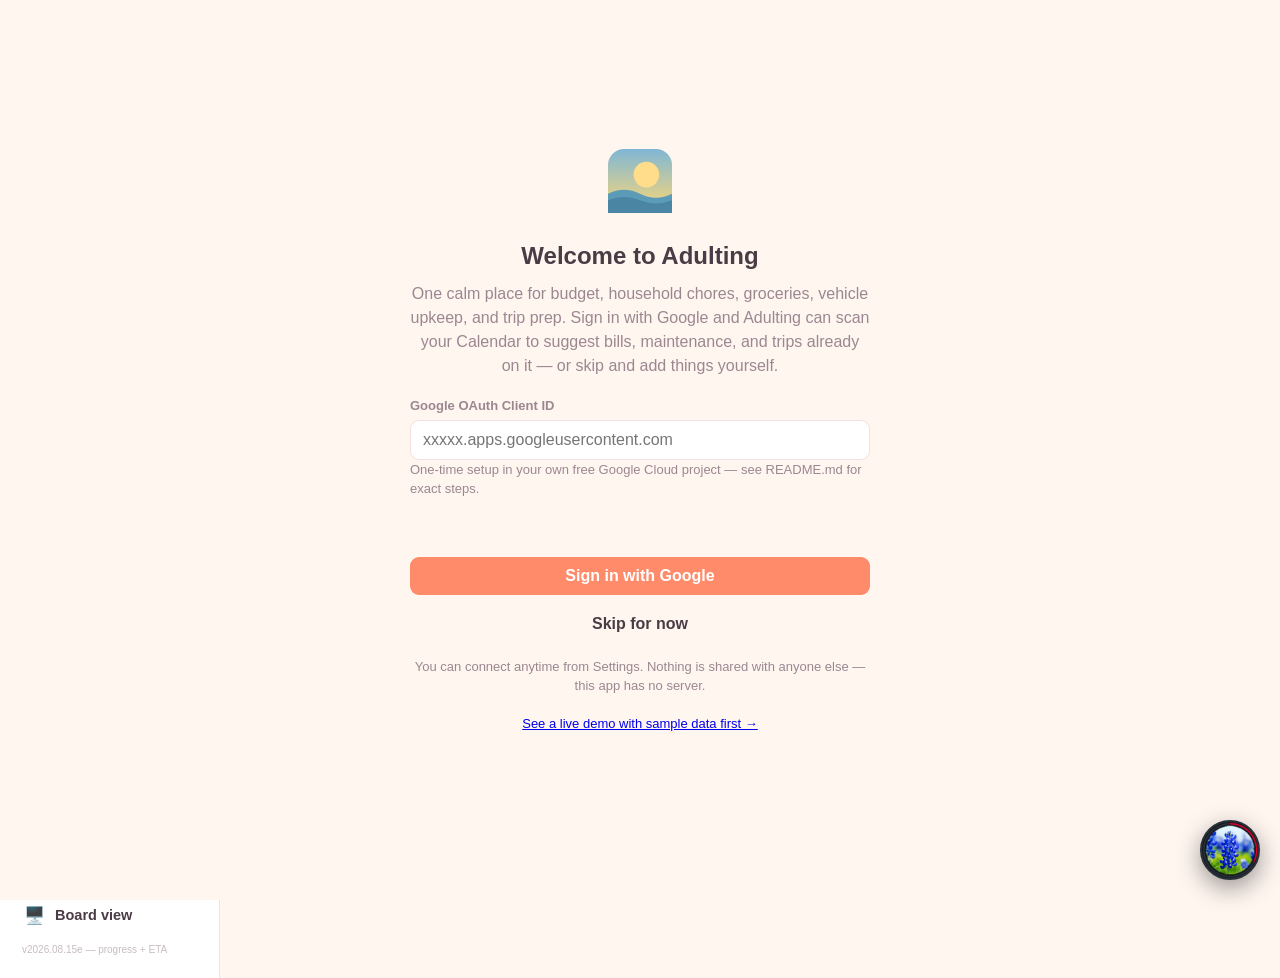
==== index.html @ b98ab121 "Add files via upload" ====
<!DOCTYPE html>
<html lang="en">
<head>
<meta charset="UTF-8" />
<meta name="viewport" content="width=device-width, initial-scale=1.0" />
<title>Adulting</title>
<link rel="icon" href="data:image/svg+xml,%3Csvg xmlns='http://www.w3.org/2000/svg' viewBox='0 0 64 64'%3E%3Crect width='64' height='64' rx='14' fill='%23F6A6C1'/%3E%3Ccircle cx='32' cy='26' r='12' fill='%23FFD873'/%3E%3Cpath d='M0 44 Q16 36 32 44 T64 44 V64 H0 Z' fill='%235B9BB8'/%3E%3Cpath d='M0 50 Q16 44 32 50 T64 50 V64 H0 Z' fill='%234A86A3'/%3E%3C/svg%3E" />
<!-- PWA install support: manifest + icons + theme color. Same minimal
     pattern used across this app ecosystem so install behavior and
     branding stay consistent app to app. -->
<link rel="manifest" href="./manifest.json">
<link rel="apple-touch-icon" href="./icon-192.png">
<meta name="theme-color" content="#ff8b6b">
<link rel="stylesheet" href="css/style.css?v=20260815e" />
</head>
<body>
<div id="demoBanner" style="display:none"></div>
<div id="appShell">
  <header class="hero-banner" id="heroBanner"><!-- rendered by app.js: sunset/beach illustration --></header>
  <div id="app">
    <nav class="sidebar" id="sidebar"></nav>
    <main id="main"><!-- rendered by app.js --></main>
  </div>
</div>

<div id="boardRoot" style="display:none"><!-- standalone status-light board view --></div>
<div id="onboardingRoot"><!-- first-run welcome / Google connect --></div>
<div id="modalRoot"></div>
<div id="toastRoot"></div>
<div id="praiseRoot"></div>

<!--
  Cache-busting: GitHub Pages serves these files with ~10 minutes of cache,
  and a normal page reload does NOT re-fetch already-cached sub-resources
  like these scripts even if the page itself loads fresh — only a hard
  refresh does. That caused real, confusing bugs this session where a newly
  uploaded fix was live on GitHub but browsers kept running the old script
  for up to 10 minutes (or longer, if not hard-refreshed). Bump the ?v=
  number below whenever any of these files change, so browsers always treat
  an update as a brand new URL and fetch it immediately instead of reusing
  a stale cached copy.
-->
<script src="js/data.js?v=20260815e"></script>
<script src="js/state.js?v=20260815e"></script>
<script src="js/calendar.js?v=20260815e"></script>
<script src="js/drivesync.js?v=20260815e"></script>
<script src="js/app.js?v=20260815e"></script>
<script src="js/blue-bonnet-widget-organize.js?v=20260815e"></script>
</body>
</html>
---- css/style.css ----
/* ==========================================================================
   Adulting — styles
   Design intent: calm, predictable, low-clutter. Built with ADHD / autistic /
   neurodivergent users in mind — clear status colors used consistently
   everywhere, generous spacing, large touch targets, no auto-playing motion,
   short unambiguous labels, and a consistent "you're caught up" reassurance
   pattern rather than shame-based nagging.
   ========================================================================== */

:root {
  /* Status colors are intentionally theme-independent — a green/red light
     needs to mean the same thing no matter which palette is active. This is
     what powers the Dashboard's "green light / red light" board. */
  --done: #2fa06a;
  --done-bg: #e7f6ee;
  --partial: #d99a1f;
  --partial-bg: #fdf3e0;
  --none: #9aa0b8;
  --none-bg: #eef0f6;
  --attention: #e0554f;
  --attention-bg: #fdecec;

  --radius: 14px;
  --radius-sm: 9px;
  --shadow: 0 1px 2px rgba(20, 24, 50, 0.04), 0 4px 14px rgba(20, 24, 50, 0.05);
  --font: -apple-system, BlinkMacSystemFont, "Segoe UI", Inter, Roboto, sans-serif;

  --accent-h: 18; /* used by the "custom" theme; overridden inline by JS */
}

/* ==========================================================================
   Themes — Sunset is the default. Mono Light / Mono Dark / Custom (pick any
   single hue and the whole UI is shades of it) are opt-in from Settings.
   ========================================================================== */

html[data-theme="sunset"] {
  --bg: #fff6f0;
  --surface: #ffffff;
  --surface-2: #ffeee3;
  --text: #4a3b45;
  --muted: #9c8791;
  --border: #f5dfe0;
  --primary: #ff8b6b;
  --primary-dark: #e96c4c;
  --on-primary: #ffffff;
  --accent-pink: #f6a6c1;
  --accent-blue: #7fb7d6;
  --accent-yellow: #ffd873;
  --hero-sky-top: #7fb7d6;
  --hero-sky-mid: #f6a6c1;
  --hero-sky-bottom: #ffd873;
  --hero-sun: #ffb199;
  --hero-sun-core: #ffdd8a;
  --hero-ocean: #5b9bb8;
  --hero-ocean-dark: #4a86a3;
  --hero-foam: #fff7ee;
  --hero-cloud: #ffffff;
  --hero-palm: #6a5a63;
}

html[data-theme="mono-light"] {
  --bg: #fafafa;
  --surface: #ffffff;
  --surface-2: #efefef;
  --text: #1a1a1a;
  --muted: #6c6c6c;
  --border: #e2e2e2;
  --primary: #2b2b2b;
  --primary-dark: #000000;
  --on-primary: #ffffff;
  --accent-pink: #d8d8d8;
  --accent-blue: #bdbdbd;
  --accent-yellow: #e6e6e6;
  --hero-sky-top: #d9d9d9;
  --hero-sky-mid: #ececec;
  --hero-sky-bottom: #f5f5f5;
  --hero-sun: #cfcfcf;
  --hero-sun-core: #e9e9e9;
  --hero-ocean: #bcbcbc;
  --hero-ocean-dark: #a3a3a3;
  --hero-foam: #ffffff;
  --hero-cloud: #ffffff;
  --hero-palm: #8a8a8a;
}

html[data-theme="mono-dark"] {
  --bg: #121214;
  --surface: #1c1c1f;
  --surface-2: #26262a;
  --text: #f2f2f2;
  --muted: #9a9aa0;
  --border: #333338;
  --primary: #f2f2f2;
  --primary-dark: #ffffff;
  --on-primary: #121214;
  --accent-pink: #3a3a40;
  --accent-blue: #2c2c31;
  --accent-yellow: #454549;
  --hero-sky-top: #1a1a1e;
  --hero-sky-mid: #2b2b30;
  --hero-sky-bottom: #3d3d42;
  --hero-sun: #6e6e74;
  --hero-sun-core: #9a9aa0;
  --hero-ocean: #232327;
  --hero-ocean-dark: #17171a;
  --hero-foam: #4a4a50;
  --hero-cloud: #3a3a40;
  --hero-palm: #55555a;
}

html[data-theme="custom"] {
  --bg: hsl(var(--accent-h) 45% 97%);
  --surface: #ffffff;
  --surface-2: hsl(var(--accent-h) 45% 93%);
  --text: hsl(var(--accent-h) 30% 18%);
  --muted: hsl(var(--accent-h) 15% 45%);
  --border: hsl(var(--accent-h) 40% 89%);
  --primary: hsl(var(--accent-h) 70% 55%);
  --primary-dark: hsl(var(--accent-h) 70% 42%);
  --on-primary: #ffffff;
  --accent-pink: hsl(var(--accent-h) 60% 80%);
  --accent-blue: hsl(var(--accent-h) 50% 70%);
  --accent-yellow: hsl(var(--accent-h) 65% 75%);
  --hero-sky-top: hsl(var(--accent-h) 55% 75%);
  --hero-sky-mid: hsl(var(--accent-h) 65% 68%);
  --hero-sky-bottom: hsl(var(--accent-h) 75% 62%);
  --hero-sun: hsl(var(--accent-h) 80% 72%);
  --hero-sun-core: hsl(var(--accent-h) 85% 85%);
  --hero-ocean: hsl(var(--accent-h) 45% 50%);
  --hero-ocean-dark: hsl(var(--accent-h) 45% 40%);
  --hero-foam: #ffffff;
  --hero-cloud: #ffffff;
  --hero-palm: hsl(var(--accent-h) 30% 35%);
}

* { box-sizing: border-box; }

@media (prefers-reduced-motion: reduce) {
  *, *::before, *::after { animation-duration: 0.001ms !important; transition-duration: 0.001ms !important; }
}

html, body {
  margin: 0;
  padding: 0;
  background: var(--bg);
  color: var(--text);
  font-family: var(--font);
  font-size: 16px;
  line-height: 1.5;
}

button, input, select, textarea { font-family: inherit; font-size: inherit; }

button {
  cursor: pointer;
  border: none;
  border-radius: var(--radius-sm);
  padding: 10px 16px;
  font-weight: 600;
  background: var(--surface-2);
  color: var(--text);
  transition: background 0.15s ease;
}
button:hover { background: #e5e7f2; }
button:focus-visible, a:focus-visible, input:focus-visible, select:focus-visible {
  outline: 3px solid var(--primary);
  outline-offset: 2px;
}

.btn-primary { background: var(--primary); color: var(--on-primary, #fff); }
.btn-primary:hover { background: var(--primary-dark); }
.btn-danger { background: var(--attention-bg); color: var(--attention); }
.btn-ghost { background: transparent; }
.btn-sm { padding: 6px 10px; font-size: 13px; }

input[type="text"], input[type="number"], input[type="date"], select, textarea {
  padding: 10px 12px;
  border: 1.5px solid var(--border);
  border-radius: var(--radius-sm);
  background: var(--surface);
  color: var(--text);
  width: 100%;
}
label { font-size: 13px; font-weight: 600; color: var(--muted); display: block; margin-bottom: 4px; }
.field { margin-bottom: 12px; }
.field-row { display: flex; gap: 12px; flex-wrap: wrap; }
.field-row > .field { flex: 1; min-width: 140px; }

/* ---- App shell --------------------------------------------------------- */
#appShell { display: flex; flex-direction: column; min-height: 100vh; }
#app { display: flex; flex: 1; min-height: 0; }

/* ---- Hero banner --------------------------------------------------------- */
.hero-banner { width: 100%; display: block; line-height: 0; background: var(--hero-sky-bottom); }
.hero-banner svg { width: 100%; height: 100%; display: block; }
.hero-banner-inner { position: relative; height: 96px; }
@media (max-width: 820px) { .hero-banner-inner { height: 72px; } }

.logo-mark { display: inline-flex; flex-shrink: 0; }
.logo-mark svg { display: block; }

.sidebar {
  width: 220px;
  flex-shrink: 0;
  background: var(--surface);
  border-right: 1px solid var(--border);
  padding: 20px 12px;
  display: flex;
  flex-direction: column;
  gap: 4px;
}
.brand { padding: 6px 4px 20px; display: flex; align-items: center; gap: 10px; }
.brand-title { font-size: 19px; font-weight: 800; color: var(--text); line-height: 1.15; }
.brand-sub { font-size: 12px; color: var(--muted); }

.nav-item {
  display: flex; align-items: center; gap: 10px;
  padding: 11px 12px;
  border-radius: var(--radius-sm);
  color: var(--text);
  background: transparent;
  text-align: left;
  font-weight: 600;
  font-size: 14.5px;
}
.nav-item:hover { background: var(--surface-2); }
.nav-item.active { background: var(--primary); color: #fff; }
.nav-item .dot { margin-left: auto; width: 9px; height: 9px; border-radius: 50%; }

main { flex: 1; padding: 28px 32px 60px; max-width: 1100px; }

h1 { font-size: 24px; margin: 0 0 4px; }
h2 { font-size: 18px; margin: 0 0 12px; }
.page-sub { color: var(--muted); margin: 0 0 24px; }

/* ---- Reassurance banner (used across tabs) ----------------------------- */
.reassure {
  display: flex; align-items: center; gap: 12px;
  background: var(--done-bg); color: #1c6b48;
  border: 1px solid #bfe6d3;
  border-radius: var(--radius);
  padding: 16px 18px;
  margin-bottom: 20px;
  font-weight: 600;
}
.reassure .icon { font-size: 22px; }

.attention-banner {
  background: var(--attention-bg); border: 1px solid #f3c7c4; color: #9c2f2a;
  border-radius: var(--radius);
  padding: 14px 16px;
  margin-bottom: 20px;
}
.attention-banner h3 { margin: 0 0 6px; font-size: 14px; }
.attention-banner ul { margin: 0; padding-left: 18px; }

/* ---- Cards / grid -------------------------------------------------------- */
.grid { display: grid; grid-template-columns: repeat(auto-fill, minmax(280px, 1fr)); gap: 16px; }
.card {
  background: var(--surface);
  border: 1px solid var(--border);
  border-radius: var(--radius);
  box-shadow: var(--shadow);
  padding: 18px;
}
.card-header { display: flex; align-items: center; gap: 10px; margin-bottom: 10px; }
.card-title { font-weight: 700; font-size: 15.5px; flex: 1; }
.card-icon { font-size: 20px; }

.status-dot { width: 12px; height: 12px; border-radius: 50%; flex-shrink: 0; }
.status-dot.done { background: var(--done); }
.status-dot.partial { background: var(--partial); }
.status-dot.none { background: var(--none); }
.status-dot.attention { background: var(--attention); }

.status-pill {
  display: inline-flex; align-items: center; gap: 6px;
  font-size: 12.5px; font-weight: 700; padding: 4px 10px; border-radius: 999px;
}
.status-pill.done { background: var(--done-bg); color: var(--done); }
.status-pill.partial { background: var(--partial-bg); color: var(--partial); }
.status-pill.none { background: var(--none-bg); color: var(--muted); }
.status-pill.attention { background: var(--attention-bg); color: var(--attention); }

/* ---- Checklist ------------------------------------------------------------ */
.checklist { list-style: none; margin: 10px 0; padding: 0; }
.checklist li {
  display: flex; align-items: center; gap: 10px;
  padding: 9px 4px;
  border-bottom: 1px solid var(--border);
}
.checklist li:last-child { border-bottom: none; }
.checklist input[type="checkbox"] { width: 20px; height: 20px; accent-color: var(--primary); flex-shrink: 0; }
.checklist label { font-weight: 500; color: var(--text); margin: 0; cursor: pointer; flex: 1; }
.checklist li.checked label { color: var(--muted); text-decoration: line-through; }

.progress-bar { height: 8px; background: var(--surface-2); border-radius: 999px; overflow: hidden; margin: 8px 0 4px; }
.progress-bar > div { height: 100%; background: var(--primary); border-radius: 999px; }

.section-title { font-size: 12.5px; font-weight: 800; text-transform: uppercase; letter-spacing: 0.04em; color: var(--muted); margin: 18px 0 8px; }

/* ---- Table --------------------------------------------------------------- */
table { width: 100%; border-collapse: collapse; }
th, td { text-align: left; padding: 10px 8px; border-bottom: 1px solid var(--border); font-size: 14px; }
th { color: var(--muted); font-size: 12px; text-transform: uppercase; letter-spacing: 0.03em; }
tr:last-child td { border-bottom: none; }

/* ---- Misc ------------------------------------------------------------------ */
.muted { color: var(--muted); }
.small { font-size: 13px; }
.tag { display: inline-block; padding: 3px 9px; border-radius: 999px; background: var(--surface-2); font-size: 12px; font-weight: 700; color: var(--muted); }
.tag.discretionary { background: #f1e8fd; color: #7c3fd6; }
.tag.regular { background: #e6eefc; color: var(--primary-dark); }

.hr { height: 1px; background: var(--border); margin: 20px 0; border: none; }
.row { display: flex; align-items: center; gap: 10px; }
.row.between { justify-content: space-between; }
.stack { display: flex; flex-direction: column; gap: 10px; }

.empty-state { text-align: center; padding: 40px 20px; color: var(--muted); }
.empty-state .icon { font-size: 32px; margin-bottom: 8px; }

.modal-backdrop {
  position: fixed; inset: 0; background: rgba(20,22,40,0.4);
  display: flex; align-items: flex-start; justify-content: center;
  padding: 60px 20px; z-index: 50; overflow-y: auto;
}
.modal {
  background: var(--surface); border-radius: var(--radius);
  padding: 24px; width: 100%; max-width: 480px;
  box-shadow: 0 10px 40px rgba(20,20,40,0.25);
}
.modal h3 { margin: 0 0 16px; }
.modal-actions { display: flex; justify-content: flex-end; gap: 10px; margin-top: 18px; }

.toast {
  position: fixed; bottom: 24px; left: 50%; transform: translateX(-50%);
  background: var(--text); color: #fff; padding: 12px 20px; border-radius: 999px;
  font-weight: 600; font-size: 14px; z-index: 60; box-shadow: var(--shadow);
}

/* Little encouragement bubble — separate from the functional toast, sits
   above the Blue Bonnet chat bubble so it visually reads as "from" it. */
.praise-toast {
  position: fixed; bottom: 92px; right: 20px; max-width: 240px;
  background: var(--surface); color: var(--text); border: 1px solid var(--border);
  padding: 12px 14px; border-radius: 14px 14px 4px 14px;
  font-weight: 600; font-size: 13.5px; line-height: 1.4;
  box-shadow: var(--shadow); z-index: 2147482998;
  display: flex; align-items: center; gap: 8px;
  animation: praise-in 0.25s ease;
}
.praise-toast .sparkle { font-size: 16px; flex-shrink: 0; }
@keyframes praise-in { from { opacity: 0; transform: translateY(6px); } to { opacity: 1; transform: translateY(0); } }
body.board-mode-active .praise-toast { display: none; }

/* Demo mode banner — always visible while ?demo is active, so it's never
   ambiguous whether you're looking at real saved data or sample data. */
#demoBanner {
  display: none; align-items: center; justify-content: center; gap: 14px;
  flex-wrap: wrap; text-align: center;
  background: #3a2f6b; color: #fff; padding: 10px 16px; font-size: 13.5px; font-weight: 600;
  position: sticky; top: 0; z-index: 2147482999;
}
#demoBanner a { color: #ffd873; text-decoration: underline; font-weight: 700; }

/* Focus mode: shows one checklist item at a time to cut down overwhelm */
.focus-item {
  background: var(--surface-2); border-radius: var(--radius);
  padding: 24px; text-align: center; margin: 10px 0;
}
.focus-item .item-text { font-size: 18px; font-weight: 700; margin-bottom: 16px; }
.focus-count { color: var(--muted); font-size: 13px; margin-bottom: 8px; }

@media (max-width: 820px) {
  #app { flex-direction: column; }
  .sidebar { width: 100%; flex-direction: row; overflow-x: auto; border-right: none; border-bottom: 1px solid var(--border); }
  main { padding: 20px; }
}

/* ---- Status-light board (Dashboard section + standalone Board Mode) ---- */
.light-grid { display: grid; grid-template-columns: repeat(auto-fill, minmax(210px, 1fr)); gap: 14px; }
.light-card {
  background: var(--surface); border: 1px solid var(--border); border-radius: var(--radius);
  padding: 16px; display: flex; align-items: center; gap: 14px; box-shadow: var(--shadow);
}
.light-bulb {
  width: 26px; height: 26px; border-radius: 50%; flex-shrink: 0;
  box-shadow: inset 0 -3px 6px rgba(0,0,0,0.12), 0 0 0 4px var(--surface-2);
}
.light-bulb.done { background: var(--done); box-shadow: inset 0 -3px 6px rgba(0,0,0,0.15), 0 0 14px 2px rgba(47,160,106,0.55), 0 0 0 4px var(--done-bg); }
.light-bulb.partial { background: var(--partial); box-shadow: inset 0 -3px 6px rgba(0,0,0,0.15), 0 0 14px 2px rgba(217,154,31,0.5), 0 0 0 4px var(--partial-bg); }
.light-bulb.none { background: var(--none); box-shadow: inset 0 -3px 6px rgba(0,0,0,0.15), 0 0 0 4px var(--none-bg); }
.light-bulb.attention { background: var(--attention); box-shadow: inset 0 -3px 6px rgba(0,0,0,0.15), 0 0 14px 2px rgba(224,85,79,0.55), 0 0 0 4px var(--attention-bg); }
.light-label { font-weight: 700; font-size: 14.5px; }
.light-sub { font-size: 12px; color: var(--muted); margin-top: 2px; }

/* Board Mode: distraction-free, meant for a tablet or shared display */
#boardRoot { min-height: 100vh; background: var(--bg); padding: 32px clamp(20px, 4vw, 56px); }
.board-header { display: flex; align-items: center; justify-content: space-between; margin-bottom: 22px; flex-wrap: wrap; gap: 12px; }
.board-title { display: flex; align-items: center; gap: 14px; }
.board-title h1 { margin: 0; font-size: 28px; }
.board-clock { font-size: 15px; color: var(--muted); font-weight: 600; }
.board-exit { position: fixed; top: 18px; right: 18px; }
.board-light-grid { display: grid; grid-template-columns: repeat(auto-fill, minmax(260px, 1fr)); gap: 18px; }
.board-light-card {
  background: var(--surface); border: 1px solid var(--border); border-radius: var(--radius);
  padding: 24px; display: flex; align-items: center; gap: 18px; box-shadow: var(--shadow);
}
.board-light-card .light-bulb { width: 40px; height: 40px; box-shadow: inset 0 -4px 8px rgba(0,0,0,0.15), 0 0 0 6px var(--surface-2); }
.board-light-card .light-bulb.done { box-shadow: inset 0 -4px 8px rgba(0,0,0,0.18), 0 0 22px 4px rgba(47,160,106,0.6), 0 0 0 6px var(--done-bg); }
.board-light-card .light-bulb.partial { box-shadow: inset 0 -4px 8px rgba(0,0,0,0.18), 0 0 22px 4px rgba(217,154,31,0.55), 0 0 0 6px var(--partial-bg); }
.board-light-card .light-bulb.attention { box-shadow: inset 0 -4px 8px rgba(0,0,0,0.18), 0 0 22px 4px rgba(224,85,79,0.6), 0 0 0 6px var(--attention-bg); }
.board-light-card .light-label { font-size: 18px; }
.board-light-card .light-sub { font-size: 13px; }
.board-empty { text-align: center; padding: 80px 20px; color: var(--muted); font-size: 18px; }

/* ---- Theme & icon-style pickers (Settings) ------------------------------- */
.theme-grid { display: grid; grid-template-columns: repeat(auto-fill, minmax(120px, 1fr)); gap: 10px; margin: 10px 0; }
.theme-swatch {
  border: 2px solid var(--border); border-radius: var(--radius-sm); padding: 10px; text-align: center;
  background: var(--surface); font-weight: 700; font-size: 12.5px; cursor: pointer;
}
.theme-swatch.active { border-color: var(--primary); }
.theme-swatch .preview { height: 34px; border-radius: 7px; margin-bottom: 8px; }
.theme-swatch .preview.sunset { background: linear-gradient(135deg, #7fb7d6, #f6a6c1 50%, #ffd873); }
.theme-swatch .preview.mono-light { background: linear-gradient(135deg, #fafafa, #d9d9d9); border: 1px solid #ddd; }
.theme-swatch .preview.mono-dark { background: linear-gradient(135deg, #3d3d42, #121214); }
.theme-swatch .preview.custom { background: linear-gradient(135deg, hsl(var(--accent-h) 55% 75%), hsl(var(--accent-h) 75% 45%)); }

.icon-style-grid { display: flex; gap: 10px; }
.icon-style-option {
  flex: 1; border: 2px solid var(--border); border-radius: var(--radius-sm); padding: 14px; text-align: center;
  background: var(--surface); cursor: pointer; font-weight: 700; font-size: 13px;
}
.icon-style-option.active { border-color: var(--primary); }
.icon-style-option .sample { font-size: 22px; margin-bottom: 6px; }

/* ---- Onboarding overlay --------------------------------------------------- */
.onboarding-backdrop {
  position: fixed; inset: 0; background: var(--bg); z-index: 100;
  display: flex; align-items: center; justify-content: center; padding: 24px; overflow-y: auto;
}
.onboarding-card { max-width: 460px; width: 100%; text-align: center; }
.onboarding-logo { margin: 0 auto 18px; }
.onboarding-card h1 { font-size: 24px; margin: 0 0 8px; }
.onboarding-card p { color: var(--muted); margin: 0 0 18px; }
.onboarding-actions { display: flex; flex-direction: column; gap: 10px; margin-top: 18px; }
.onboarding-card .field { text-align: left; }
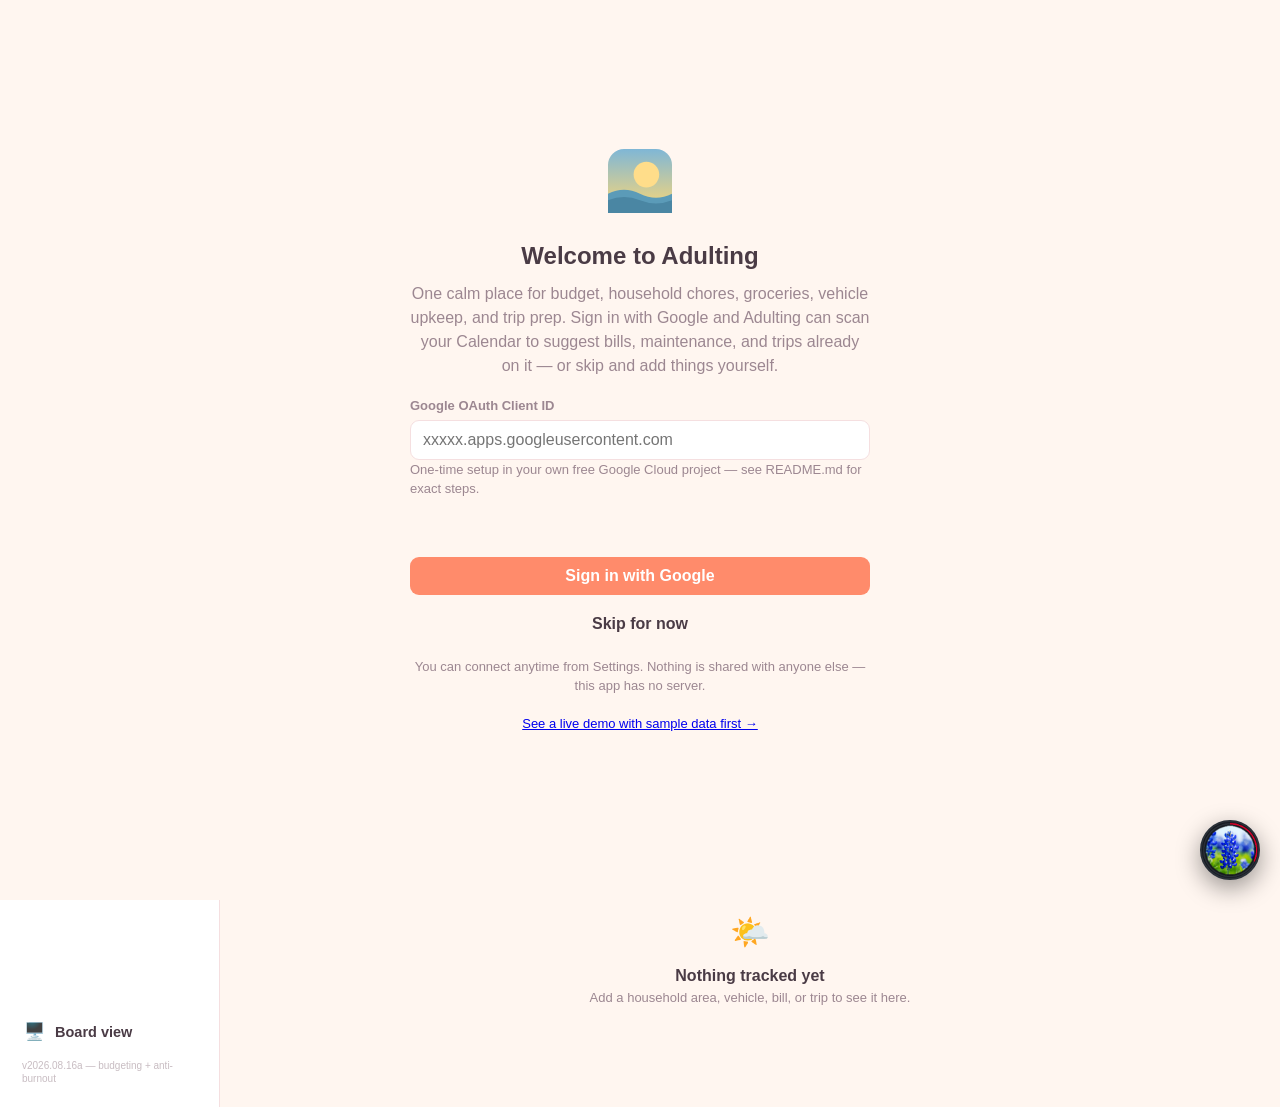
==== commit f3b8d2ca: "Add files via upload" ====
--- a/index.html
+++ b/index.html
@@ -11,7 +11,7 @@
 <link rel="manifest" href="./manifest.json">
 <link rel="apple-touch-icon" href="./icon-192.png">
 <meta name="theme-color" content="#ff8b6b">
-<link rel="stylesheet" href="css/style.css?v=20260815e" />
+<link rel="stylesheet" href="css/style.css?v=20260816a" />
 </head>
 <body>
 <div id="demoBanner" style="display:none"></div>
@@ -40,11 +40,13 @@
   an update as a brand new URL and fetch it immediately instead of reusing
   a stale cached copy.
 -->
-<script src="js/data.js?v=20260815e"></script>
-<script src="js/state.js?v=20260815e"></script>
-<script src="js/calendar.js?v=20260815e"></script>
-<script src="js/drivesync.js?v=20260815e"></script>
-<script src="js/app.js?v=20260815e"></script>
-<script src="js/blue-bonnet-widget-organize.js?v=20260815e"></script>
+<script src="js/data.js?v=20260816a"></script>
+<script src="js/state.js?v=20260816a"></script>
+<script src="js/budget-engine.js?v=20260816a"></script>
+<script src="js/reentry.js?v=20260816a"></script>
+<script src="js/calendar.js?v=20260816a"></script>
+<script src="js/drivesync.js?v=20260816a"></script>
+<script src="js/app.js?v=20260816a"></script>
+<script src="js/blue-bonnet-widget-organize.js?v=20260816a"></script>
 </body>
 </html>
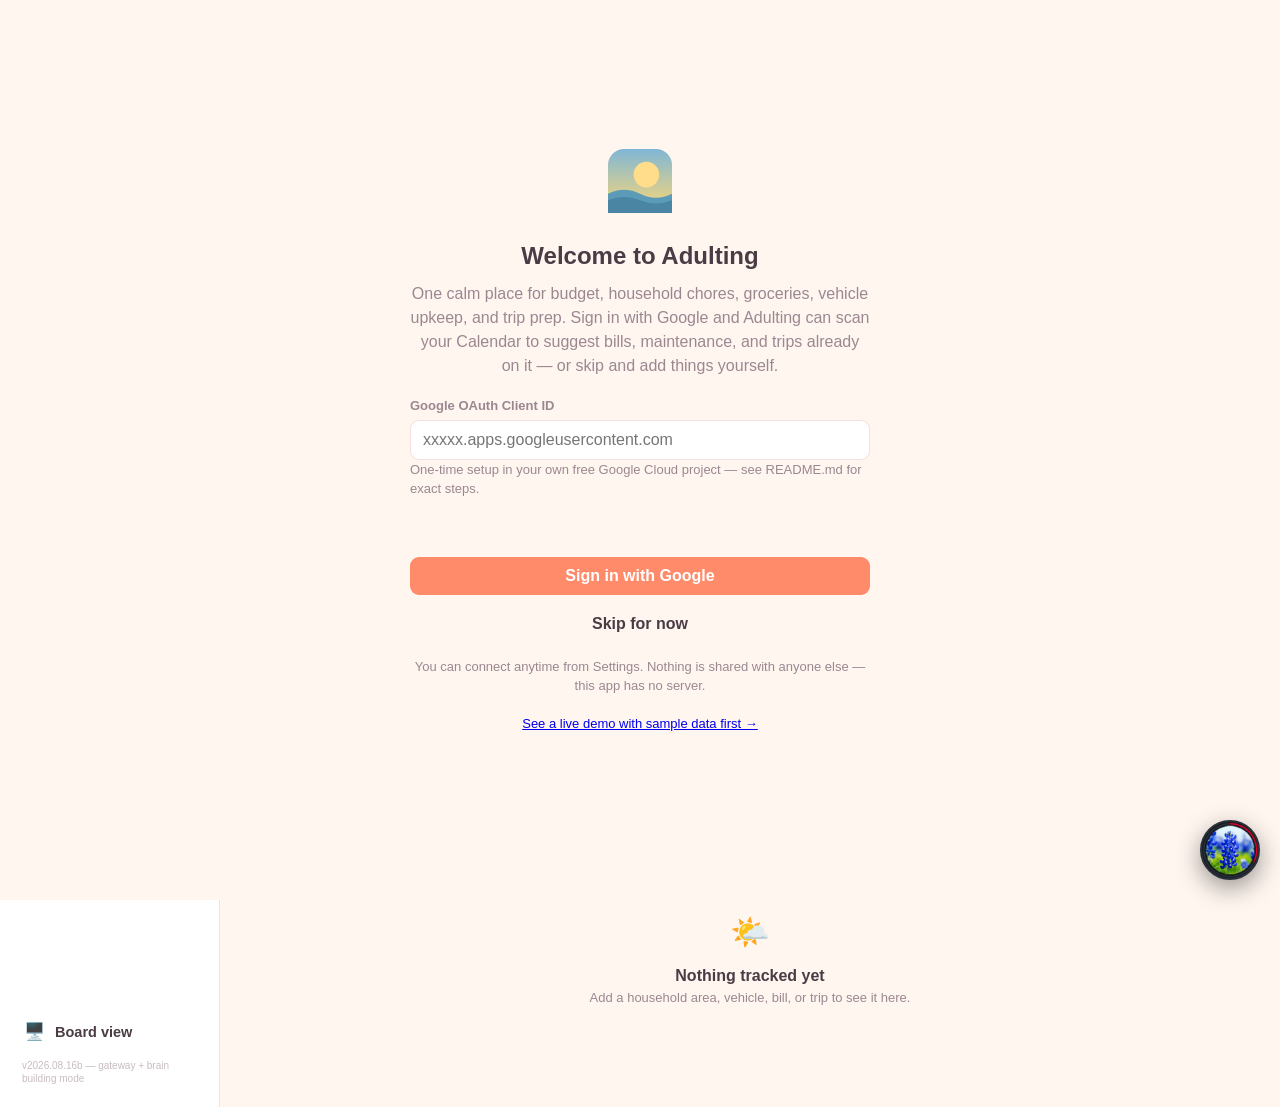
==== commit 5b1ea66a: "Add files via upload" ====
--- a/index.html
+++ b/index.html
@@ -11,7 +11,7 @@
 <link rel="manifest" href="./manifest.json">
 <link rel="apple-touch-icon" href="./icon-192.png">
 <meta name="theme-color" content="#ff8b6b">
-<link rel="stylesheet" href="css/style.css?v=20260816a" />
+<link rel="stylesheet" href="css/style.css?v=20260816b" />
 </head>
 <body>
 <div id="demoBanner" style="display:none"></div>
@@ -40,13 +40,13 @@
   an update as a brand new URL and fetch it immediately instead of reusing
   a stale cached copy.
 -->
-<script src="js/data.js?v=20260816a"></script>
-<script src="js/state.js?v=20260816a"></script>
-<script src="js/budget-engine.js?v=20260816a"></script>
-<script src="js/reentry.js?v=20260816a"></script>
-<script src="js/calendar.js?v=20260816a"></script>
-<script src="js/drivesync.js?v=20260816a"></script>
-<script src="js/app.js?v=20260816a"></script>
-<script src="js/blue-bonnet-widget-organize.js?v=20260816a"></script>
+<script src="js/data.js?v=20260816b"></script>
+<script src="js/state.js?v=20260816b"></script>
+<script src="js/budget-engine.js?v=20260816b"></script>
+<script src="js/reentry.js?v=20260816b"></script>
+<script src="js/calendar.js?v=20260816b"></script>
+<script src="js/drivesync.js?v=20260816b"></script>
+<script src="js/app.js?v=20260816b"></script>
+<script src="js/blue-bonnet-widget-organize.js?v=20260816b"></script>
 </body>
 </html>
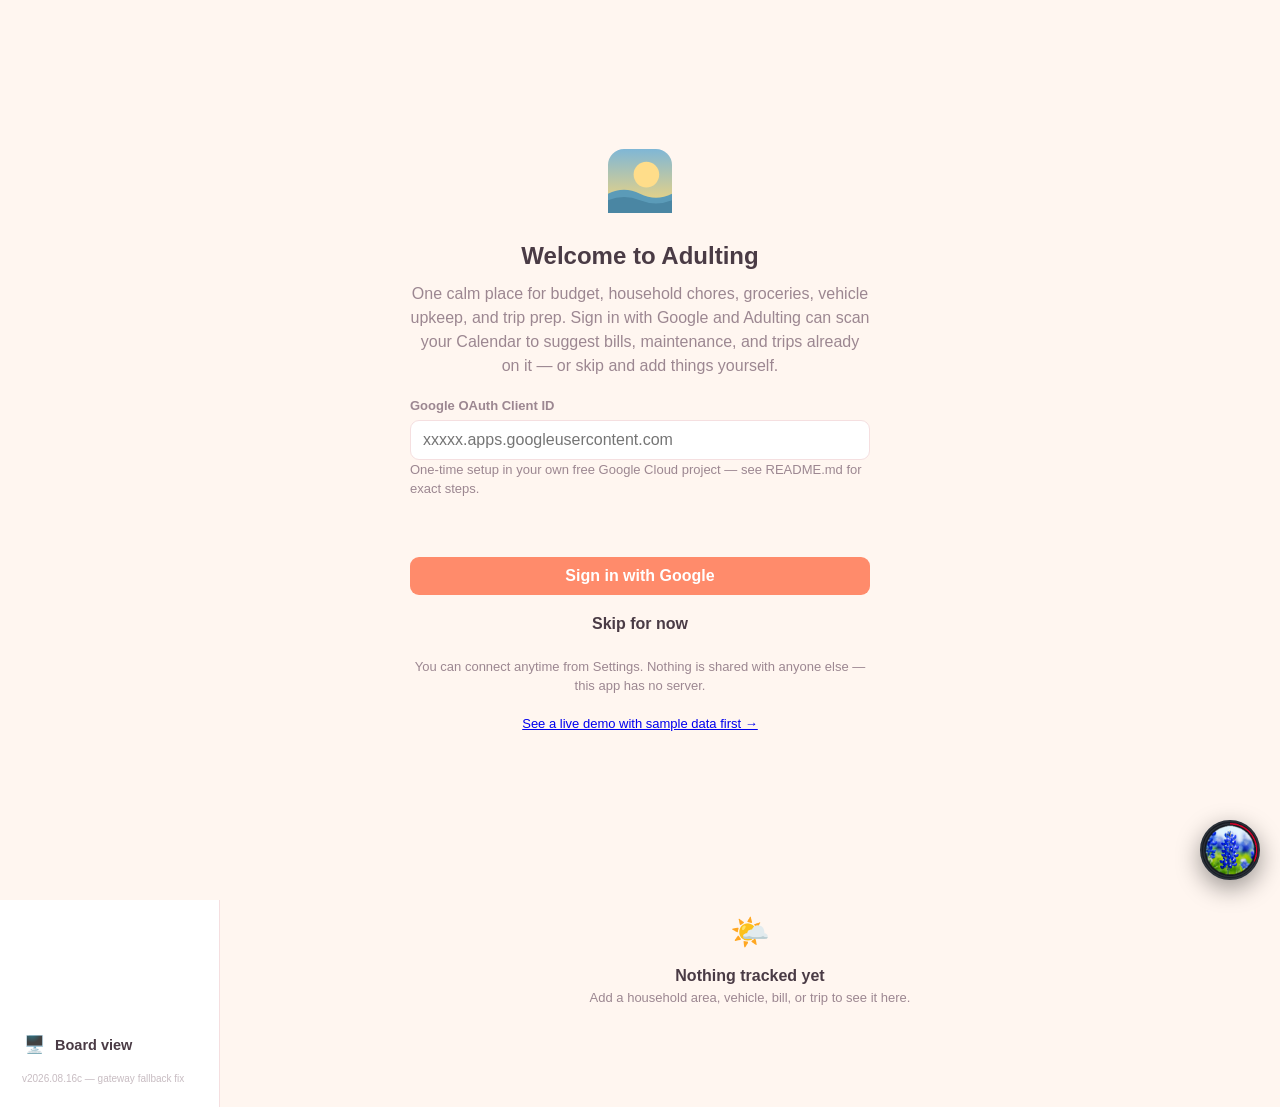
==== commit 0fb4c80d: "Add files via upload" ====
--- a/index.html
+++ b/index.html
@@ -11,7 +11,7 @@
 <link rel="manifest" href="./manifest.json">
 <link rel="apple-touch-icon" href="./icon-192.png">
 <meta name="theme-color" content="#ff8b6b">
-<link rel="stylesheet" href="css/style.css?v=20260816b" />
+<link rel="stylesheet" href="css/style.css?v=20260816c" />
 </head>
 <body>
 <div id="demoBanner" style="display:none"></div>
@@ -40,13 +40,13 @@
   an update as a brand new URL and fetch it immediately instead of reusing
   a stale cached copy.
 -->
-<script src="js/data.js?v=20260816b"></script>
-<script src="js/state.js?v=20260816b"></script>
-<script src="js/budget-engine.js?v=20260816b"></script>
-<script src="js/reentry.js?v=20260816b"></script>
-<script src="js/calendar.js?v=20260816b"></script>
-<script src="js/drivesync.js?v=20260816b"></script>
-<script src="js/app.js?v=20260816b"></script>
-<script src="js/blue-bonnet-widget-organize.js?v=20260816b"></script>
+<script src="js/data.js?v=20260816c"></script>
+<script src="js/state.js?v=20260816c"></script>
+<script src="js/budget-engine.js?v=20260816c"></script>
+<script src="js/reentry.js?v=20260816c"></script>
+<script src="js/calendar.js?v=20260816c"></script>
+<script src="js/drivesync.js?v=20260816c"></script>
+<script src="js/app.js?v=20260816c"></script>
+<script src="js/blue-bonnet-widget-organize.js?v=20260816c"></script>
 </body>
 </html>
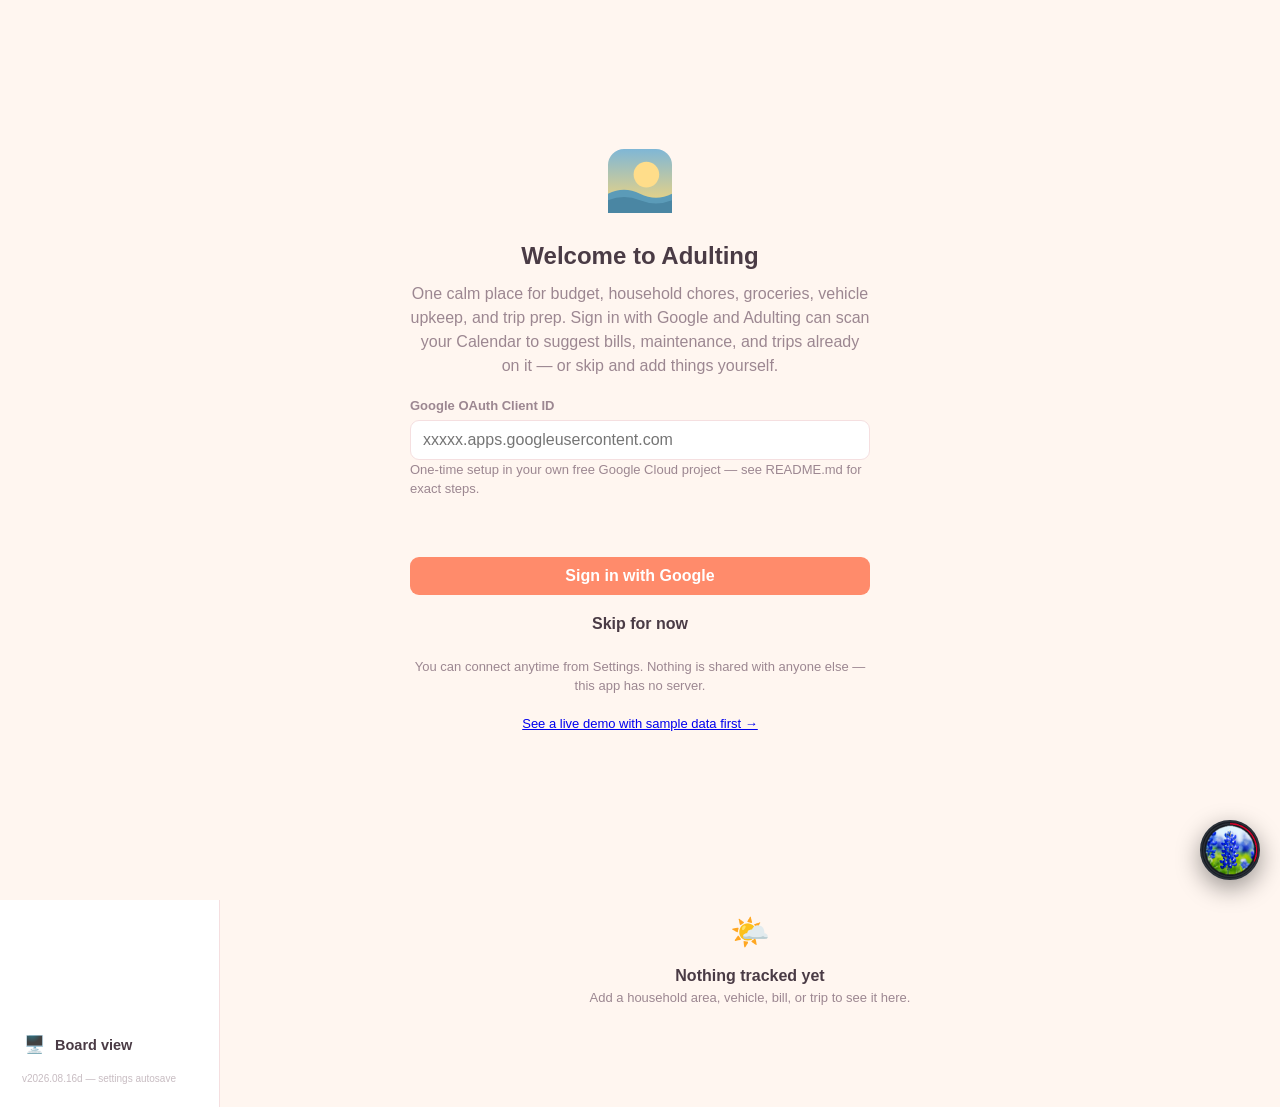
==== commit a9031203: "Add files via upload" ====
--- a/index.html
+++ b/index.html
@@ -11,7 +11,7 @@
 <link rel="manifest" href="./manifest.json">
 <link rel="apple-touch-icon" href="./icon-192.png">
 <meta name="theme-color" content="#ff8b6b">
-<link rel="stylesheet" href="css/style.css?v=20260816c" />
+<link rel="stylesheet" href="css/style.css?v=20260816d" />
 </head>
 <body>
 <div id="demoBanner" style="display:none"></div>
@@ -40,13 +40,13 @@
   an update as a brand new URL and fetch it immediately instead of reusing
   a stale cached copy.
 -->
-<script src="js/data.js?v=20260816c"></script>
-<script src="js/state.js?v=20260816c"></script>
-<script src="js/budget-engine.js?v=20260816c"></script>
-<script src="js/reentry.js?v=20260816c"></script>
-<script src="js/calendar.js?v=20260816c"></script>
-<script src="js/drivesync.js?v=20260816c"></script>
-<script src="js/app.js?v=20260816c"></script>
-<script src="js/blue-bonnet-widget-organize.js?v=20260816c"></script>
+<script src="js/data.js?v=20260816d"></script>
+<script src="js/state.js?v=20260816d"></script>
+<script src="js/budget-engine.js?v=20260816d"></script>
+<script src="js/reentry.js?v=20260816d"></script>
+<script src="js/calendar.js?v=20260816d"></script>
+<script src="js/drivesync.js?v=20260816d"></script>
+<script src="js/app.js?v=20260816d"></script>
+<script src="js/blue-bonnet-widget-organize.js?v=20260816d"></script>
 </body>
 </html>
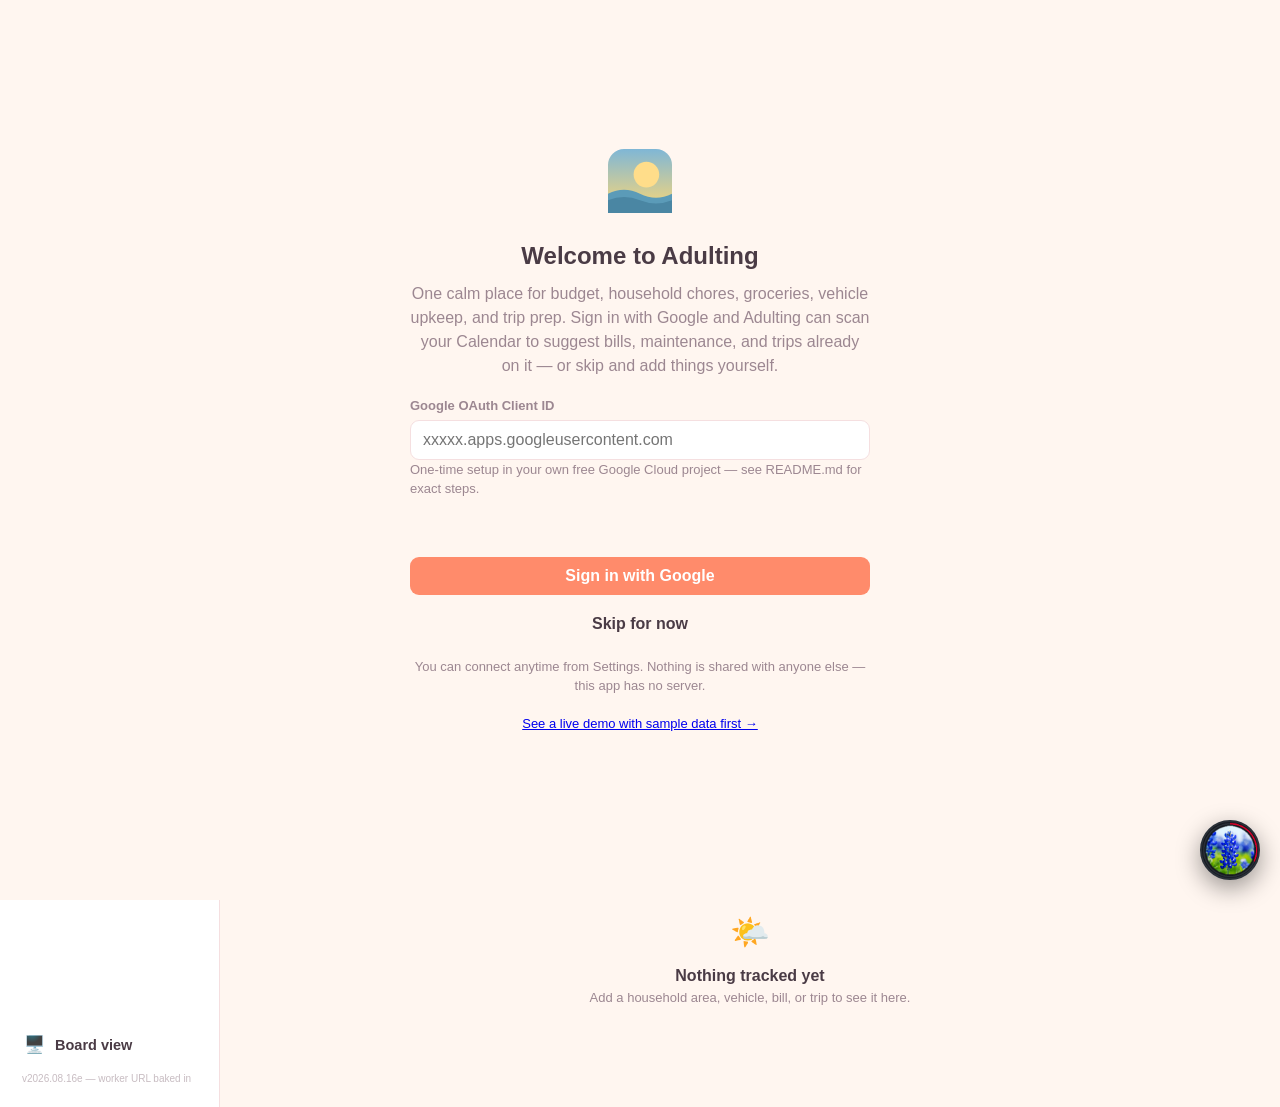
==== commit ed9588be: "Add files via upload" ====
--- a/index.html
+++ b/index.html
@@ -11,7 +11,7 @@
 <link rel="manifest" href="./manifest.json">
 <link rel="apple-touch-icon" href="./icon-192.png">
 <meta name="theme-color" content="#ff8b6b">
-<link rel="stylesheet" href="css/style.css?v=20260816d" />
+<link rel="stylesheet" href="css/style.css?v=20260816e" />
 </head>
 <body>
 <div id="demoBanner" style="display:none"></div>
@@ -40,13 +40,13 @@
   an update as a brand new URL and fetch it immediately instead of reusing
   a stale cached copy.
 -->
-<script src="js/data.js?v=20260816d"></script>
-<script src="js/state.js?v=20260816d"></script>
-<script src="js/budget-engine.js?v=20260816d"></script>
-<script src="js/reentry.js?v=20260816d"></script>
-<script src="js/calendar.js?v=20260816d"></script>
-<script src="js/drivesync.js?v=20260816d"></script>
-<script src="js/app.js?v=20260816d"></script>
-<script src="js/blue-bonnet-widget-organize.js?v=20260816d"></script>
+<script src="js/data.js?v=20260816e"></script>
+<script src="js/state.js?v=20260816e"></script>
+<script src="js/budget-engine.js?v=20260816e"></script>
+<script src="js/reentry.js?v=20260816e"></script>
+<script src="js/calendar.js?v=20260816e"></script>
+<script src="js/drivesync.js?v=20260816e"></script>
+<script src="js/app.js?v=20260816e"></script>
+<script src="js/blue-bonnet-widget-organize.js?v=20260816e"></script>
 </body>
 </html>
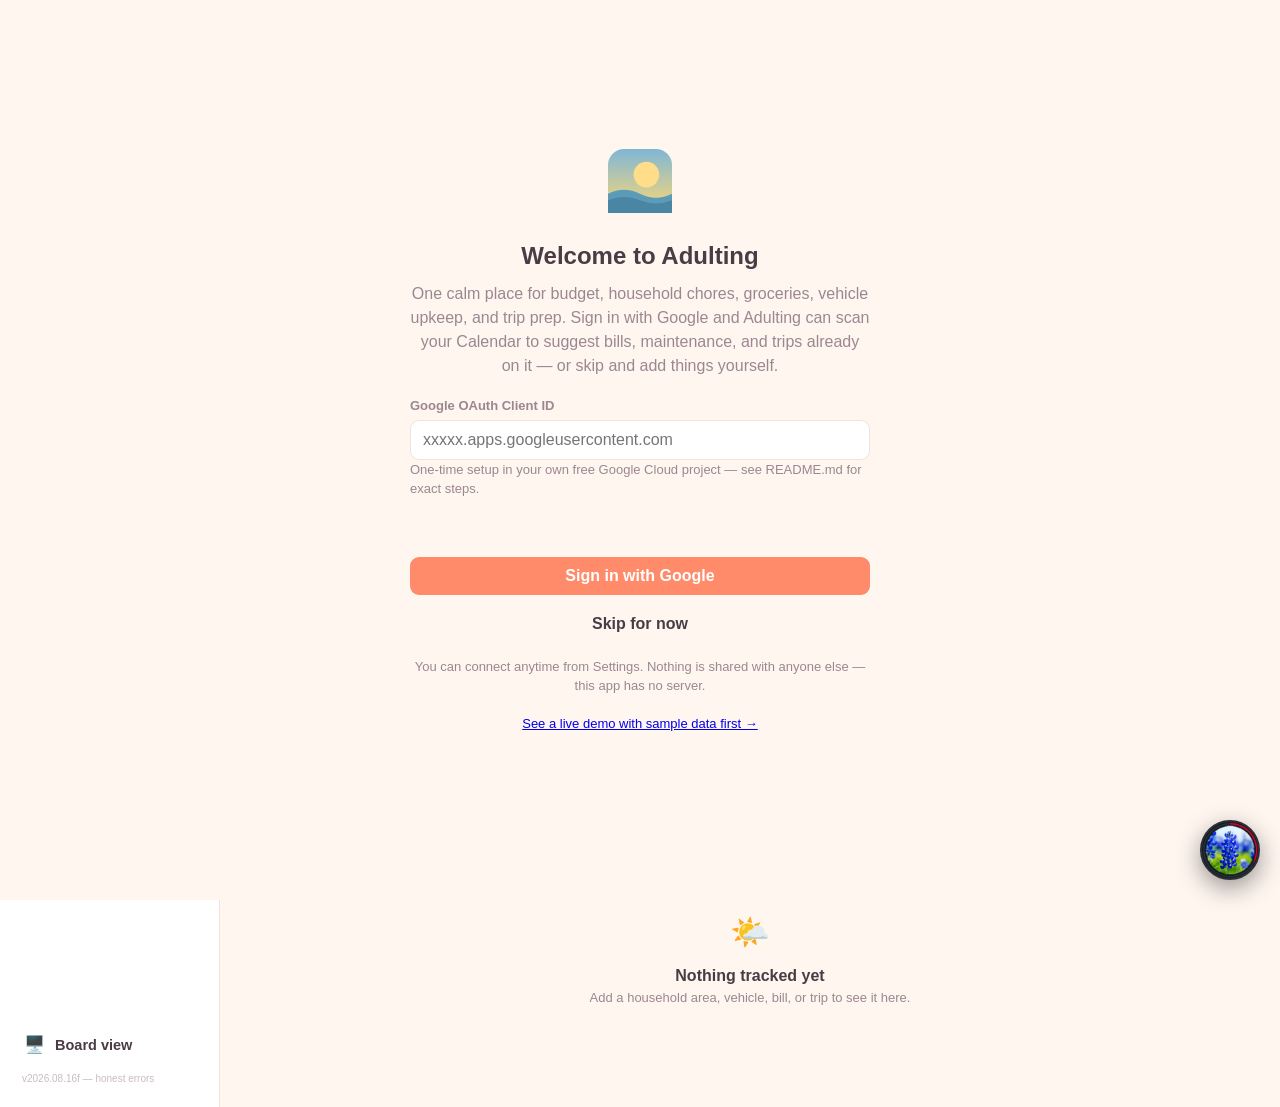
==== commit d8979061: "Add files via upload" ====
--- a/index.html
+++ b/index.html
@@ -11,7 +11,7 @@
 <link rel="manifest" href="./manifest.json">
 <link rel="apple-touch-icon" href="./icon-192.png">
 <meta name="theme-color" content="#ff8b6b">
-<link rel="stylesheet" href="css/style.css?v=20260816e" />
+<link rel="stylesheet" href="css/style.css?v=20260816f" />
 </head>
 <body>
 <div id="demoBanner" style="display:none"></div>
@@ -40,13 +40,13 @@
   an update as a brand new URL and fetch it immediately instead of reusing
   a stale cached copy.
 -->
-<script src="js/data.js?v=20260816e"></script>
-<script src="js/state.js?v=20260816e"></script>
-<script src="js/budget-engine.js?v=20260816e"></script>
-<script src="js/reentry.js?v=20260816e"></script>
-<script src="js/calendar.js?v=20260816e"></script>
-<script src="js/drivesync.js?v=20260816e"></script>
-<script src="js/app.js?v=20260816e"></script>
-<script src="js/blue-bonnet-widget-organize.js?v=20260816e"></script>
+<script src="js/data.js?v=20260816f"></script>
+<script src="js/state.js?v=20260816f"></script>
+<script src="js/budget-engine.js?v=20260816f"></script>
+<script src="js/reentry.js?v=20260816f"></script>
+<script src="js/calendar.js?v=20260816f"></script>
+<script src="js/drivesync.js?v=20260816f"></script>
+<script src="js/app.js?v=20260816f"></script>
+<script src="js/blue-bonnet-widget-organize.js?v=20260816f"></script>
 </body>
 </html>
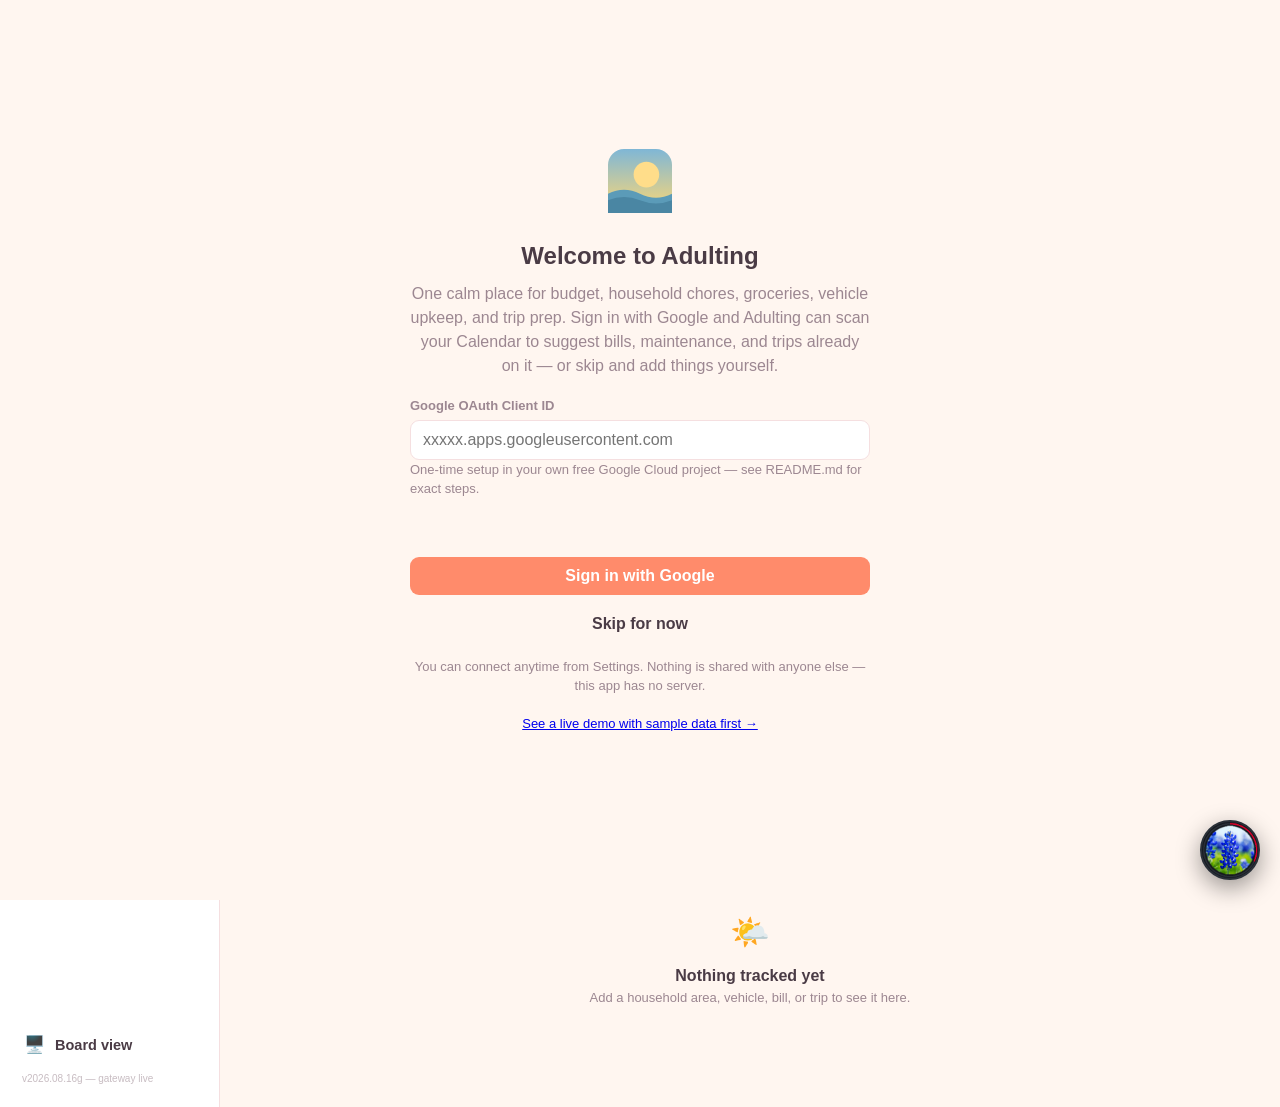
==== commit 9bbf7e24: "Add files via upload" ====
--- a/index.html
+++ b/index.html
@@ -11,7 +11,7 @@
 <link rel="manifest" href="./manifest.json">
 <link rel="apple-touch-icon" href="./icon-192.png">
 <meta name="theme-color" content="#ff8b6b">
-<link rel="stylesheet" href="css/style.css?v=20260816f" />
+<link rel="stylesheet" href="css/style.css?v=20260816g" />
 </head>
 <body>
 <div id="demoBanner" style="display:none"></div>
@@ -40,13 +40,13 @@
   an update as a brand new URL and fetch it immediately instead of reusing
   a stale cached copy.
 -->
-<script src="js/data.js?v=20260816f"></script>
-<script src="js/state.js?v=20260816f"></script>
-<script src="js/budget-engine.js?v=20260816f"></script>
-<script src="js/reentry.js?v=20260816f"></script>
-<script src="js/calendar.js?v=20260816f"></script>
-<script src="js/drivesync.js?v=20260816f"></script>
-<script src="js/app.js?v=20260816f"></script>
-<script src="js/blue-bonnet-widget-organize.js?v=20260816f"></script>
+<script src="js/data.js?v=20260816g"></script>
+<script src="js/state.js?v=20260816g"></script>
+<script src="js/budget-engine.js?v=20260816g"></script>
+<script src="js/reentry.js?v=20260816g"></script>
+<script src="js/calendar.js?v=20260816g"></script>
+<script src="js/drivesync.js?v=20260816g"></script>
+<script src="js/app.js?v=20260816g"></script>
+<script src="js/blue-bonnet-widget-organize.js?v=20260816g"></script>
 </body>
 </html>
